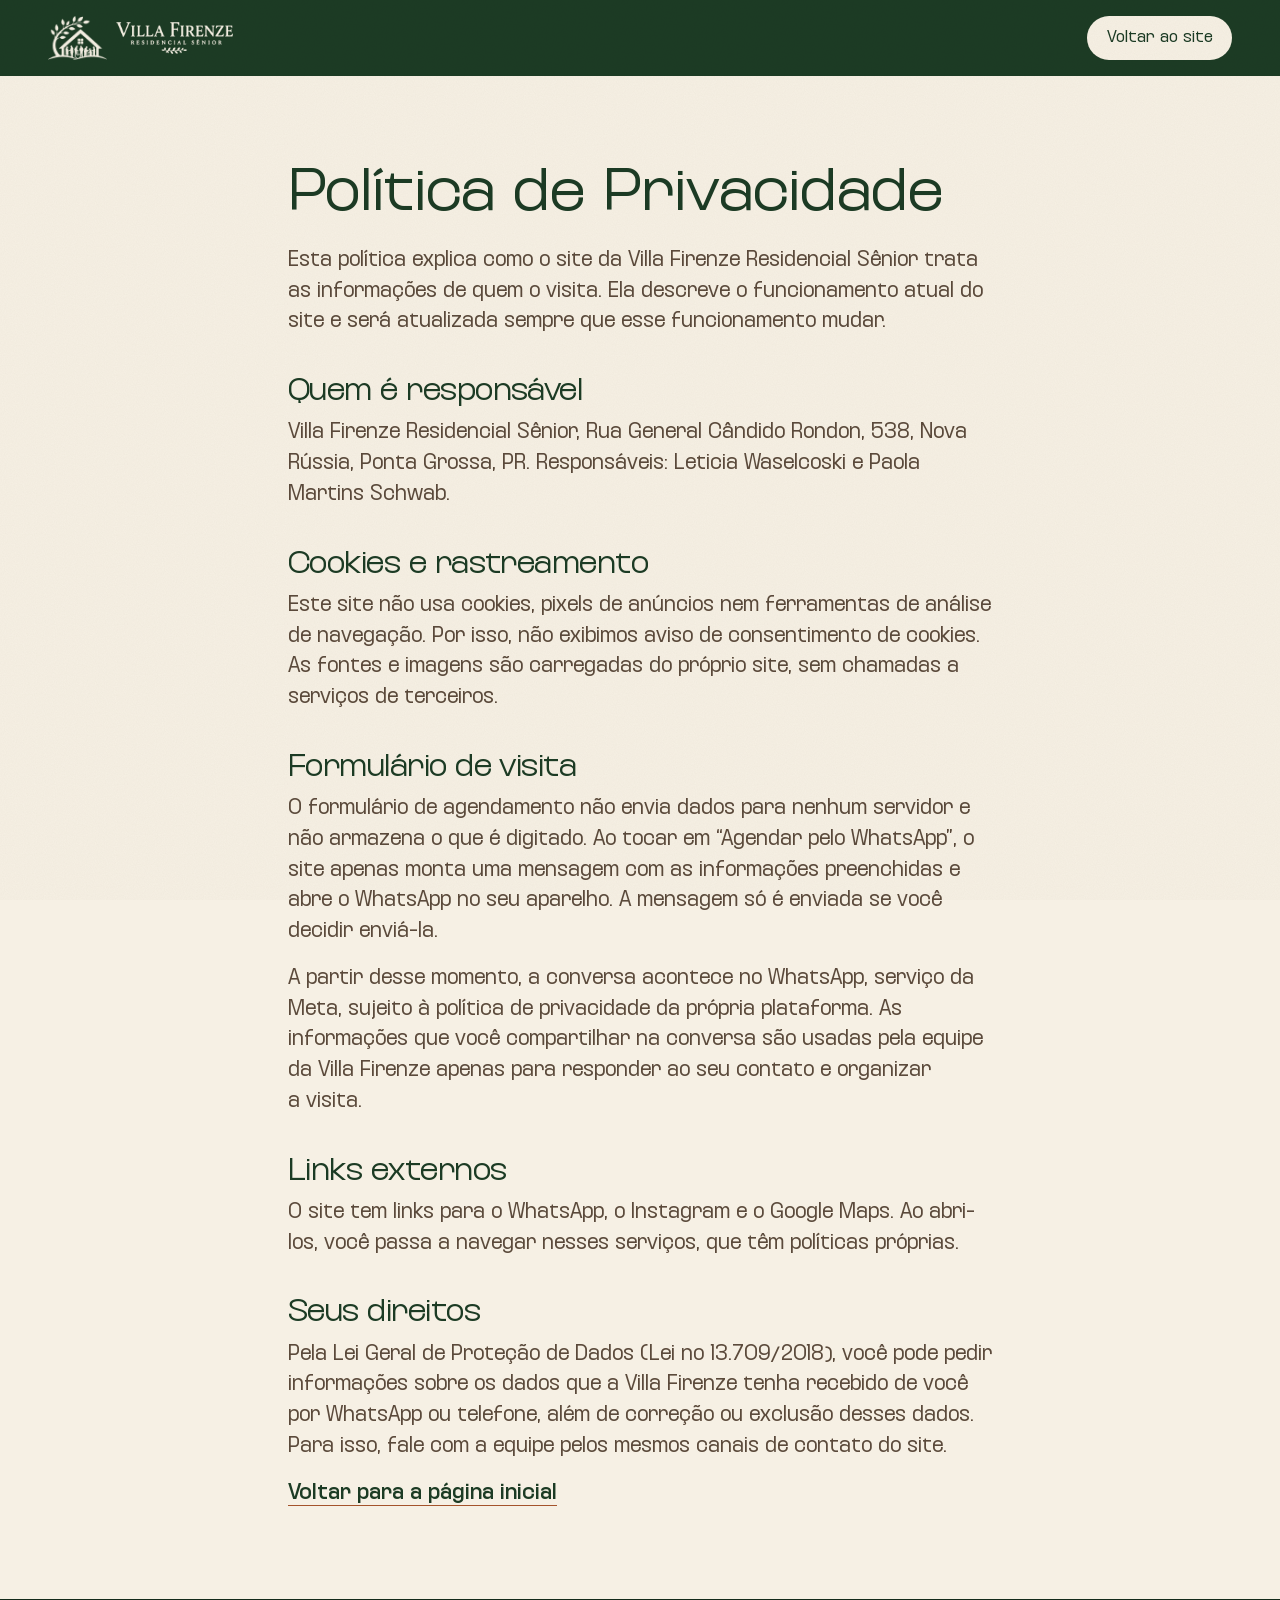
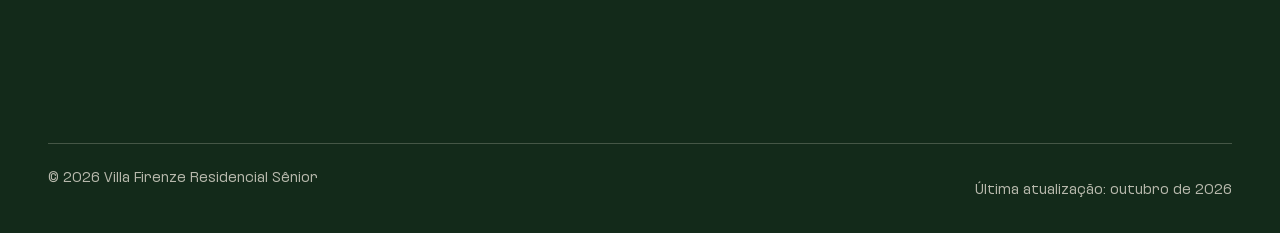
==== privacidade.html @ 56c448bc "Landing page Villa Firenze Residencial Sênior Site estático (HTML, CSS e JS, sem build): hero, capac" ====
<!DOCTYPE html>
<html lang="pt-BR">
<head>
  <meta charset="utf-8">
  <meta name="viewport" content="width=device-width, initial-scale=1">
  <title>Política de Privacidade | Villa Firenze Residencial Sênior</title>
  <meta name="description" content="Como o site da Villa Firenze Residencial Sênior trata dados pessoais: sem cookies, sem ferramentas de rastreamento e sem armazenamento dos dados do formulário.">
  <meta name="robots" content="noindex, follow">
  <meta name="theme-color" content="#1c3b24">
  <link rel="icon" href="favicon.ico" sizes="any">
  <link rel="preload" href="assets/fonts/kurdis-variable.woff2" as="font" type="font/woff2" crossorigin>
  <link rel="stylesheet" href="styles.css?v=15">
</head>
<body class="page-plain">
  <a class="skip" href="#conteudo">Pular para o conteúdo</a>
  <header class="header">
    <div class="header__inner">
      <a class="brand" href="index.html" aria-label="Villa Firenze Residencial Sênior, voltar ao início">
        <span class="brand__set brand__set--ivory">
          <img src="assets/brand/icon-ivory-128.webp" width="64" height="48" alt="">
          <img class="brand__word" src="assets/brand/wordmark-ivory-320.webp" width="160" height="44" alt="">
        </span>
      </a>
      <a class="btn btn--light header__cta" href="index.html">Voltar ao site</a>
    </div>
  </header>

  <main id="conteudo" class="wrap prose">
    <h1>Política de Privacidade</h1>
    <p>Esta política explica como o site da Villa Firenze Residencial Sênior trata as informações de quem o visita. Ela descreve o funcionamento atual do site e será atualizada sempre que esse funcionamento mudar.</p>

    <h2>Quem é responsável</h2>
    <p>Villa Firenze Residencial Sênior, Rua General Cândido Rondon, 538, Nova Rússia, Ponta Grossa, PR. Responsáveis: Leticia Waselcoski e Paola Martins Schwab.</p>

    <h2>Cookies e rastreamento</h2>
    <p>Este site não usa cookies, pixels de anúncios nem ferramentas de análise de navegação. Por isso, não exibimos aviso de consentimento de cookies. As fontes e imagens são carregadas do próprio site, sem chamadas a serviços de terceiros.</p>

    <h2>Formulário de visita</h2>
    <p>O formulário de agendamento não envia dados para nenhum servidor e não armazena o que é digitado. Ao tocar em “Agendar pelo WhatsApp”, o site apenas monta uma mensagem com as informações preenchidas e abre o WhatsApp no seu aparelho. A mensagem só é enviada se você decidir enviá-la.</p>
    <p>A partir desse momento, a conversa acontece no WhatsApp, serviço da Meta, sujeito à política de privacidade da própria plataforma. As informações que você compartilhar na conversa são usadas pela equipe da Villa Firenze apenas para responder ao seu contato e organizar a visita.</p>

    <h2>Links externos</h2>
    <p>O site tem links para o WhatsApp, o Instagram e o Google Maps. Ao abri-los, você passa a navegar nesses serviços, que têm políticas próprias.</p>

    <h2>Seus direitos</h2>
    <p>Pela Lei Geral de Proteção de Dados (Lei nº 13.709/2018), você pode pedir informações sobre os dados que a Villa Firenze tenha recebido de você por WhatsApp ou telefone, além de correção ou exclusão desses dados. Para isso, fale com a equipe pelos mesmos canais de contato do site.</p>

    <p><a class="link" href="index.html">Voltar para a página inicial</a></p>
  </main>

  <footer class="footer">
    <div class="wrap footer__base">
      <p>© 2026 Villa Firenze Residencial Sênior</p>
      <p>Última atualização: outubro de 2026</p>
    </div>
  </footer>
</body>
</html>
---- styles.css ----
/* Villa Firenze Residencial Sênior, v3. Princípio e tokens em DESIGN.md */

/* Kurdis Variable: eixos fora do padrão (wdth 0-100, wght 0-100).
   Os estilos são escolhidos por --wd/--wg em font-variation-settings. */
@font-face {
  font-family: "Kurdis";
  src: url("assets/fonts/kurdis-variable.woff2") format("woff2");
  font-display: swap;
}

:root {
  --forest: #1c3b24;
  --forest-deep: #132a1a;
  --moss: #2b4a32;
  --ivory: #f6f0e4;
  --sand: #ece2cf;
  --ink: #2f2418;
  --ink-soft: #5b4a3b;
  --sage-light: #c5d0ae;
  --terra: #a4532b;
  --terra-dark: #8f4523;
  --terra-light: #f0bf9f;
  --line: rgb(47 36 24 / 0.16);
  --line-light: rgb(246 240 228 / 0.22);
  --focus: var(--terra);

  --radius: 24px;
  --gutter: clamp(1rem, 4vw, 3rem);
  --section: clamp(4.5rem, 10vw, 9rem);
  --header-h: 4rem;
  --ease: cubic-bezier(0.16, 1, 0.3, 1);

  --z-header: 10;
  --z-menu: 20;
  --z-grain: 30;

  --wd: 60;
  --wg: 8;
}

*, *::before, *::after {
  box-sizing: border-box;
  font-variation-settings: "wdth" var(--wd), "wght" var(--wg);
}

html { -webkit-text-size-adjust: 100%; color-scheme: light; scroll-padding-top: var(--header-h); }
/* Lenis (rolagem suave) */
html.lenis, html.lenis body { height: auto; }
.lenis:not(.lenis-autoToggle).lenis-stopped { overflow: clip; }
.lenis.lenis-smooth iframe { pointer-events: none; }

body {
  margin: 0;
  background: var(--ivory);
  color: var(--ink);
  font: 400 clamp(1.0625rem, 1rem + 0.25vw, 1.1875rem) / 1.62 "Kurdis", system-ui, sans-serif;
  font-synthesis: none;
  overflow-x: clip;
}

body::after {
  content: "";
  position: fixed;
  inset: 0;
  z-index: var(--z-grain);
  pointer-events: none;
  opacity: 0.05;
  mix-blend-mode: multiply;
  background-image: url("data:image/svg+xml,%3Csvg xmlns='http://www.w3.org/2000/svg' width='160' height='160'%3E%3Cfilter id='n'%3E%3CfeTurbulence type='fractalNoise' baseFrequency='.9' numOctaves='2' stitchTiles='stitch'/%3E%3CfeColorMatrix values='0 0 0 0 .2 0 0 0 0 .15 0 0 0 0 .1 0 0 0 .9 0'/%3E%3C/filter%3E%3Crect width='160' height='160' filter='url(%23n)'/%3E%3C/svg%3E");
}

img { display: block; max-width: 100%; height: auto; }
ul, ol, dl, dd { margin: 0; padding: 0; }
ul, ol { list-style: none; }
a { color: inherit; }
p { margin: 0; text-wrap: pretty; }

h1, h2, h3 {
  --wd: 80;
  --wg: 4;
  margin: 0;
  font-weight: normal;
  text-wrap: balance;
}
h2 { font-size: clamp(2.1rem, 1.3rem + 3vw, 3.75rem); line-height: 1.05; letter-spacing: -0.02em; }
h3 { font-size: clamp(1.4rem, 1.2rem + 0.8vw, 1.875rem); line-height: 1.15; letter-spacing: -0.01em; }
/* Parágrafos curtos com linhas de comprimento parecido */
.hero__lede, .nine__text > p:not(.label), .house__head p, .days__text p, .door__lede, .mode-card > p { text-wrap: balance; }

svg { width: 1.5rem; height: 1.5rem; fill: currentColor; flex: none; }

:focus-visible { outline: 3px solid var(--focus); outline-offset: 3px; border-radius: 4px; }

.skip {
  position: absolute;
  left: var(--gutter);
  top: -4rem;
  z-index: calc(var(--z-menu) + 1);
  padding: 0.75rem 1.25rem;
  border-radius: 999px;
  background: var(--forest);
  color: var(--ivory);
  text-decoration: none;
}
.skip:focus { top: 0.75rem; }

.wrap { width: min(100% - 2 * var(--gutter), 80rem); margin-inline: auto; }

.label {
  --wd: 40;
  --wg: 30;
  font-size: 0.8125rem;
  letter-spacing: 0.08em;
  text-transform: uppercase;
}

/* Botões e links */
.btn {
  --wd: 40;
  --wg: 30;
  display: inline-flex;
  align-items: center;
  justify-content: center;
  min-height: 3.25rem;
  padding: 0.75rem 1.6rem;
  border: 1px solid transparent;
  border-radius: 999px;
  font: inherit;
  font-size: 1.0625rem;
  line-height: 1.2;
  text-decoration: none;
  white-space: nowrap;
  cursor: pointer;
  transition: background-color 0.35s var(--ease), color 0.35s var(--ease), transform 0.2s var(--ease);
}
.btn:active { transform: translateY(1px) scale(0.99); }
.btn--forest { background: var(--forest); color: var(--ivory); }
.btn--forest:hover { background: var(--forest-deep); }
.btn--light { background: var(--ivory); color: var(--forest); }
.btn--light:hover { background: #fffaf0; }

.link-arrow {
  --wd: 40;
  --wg: 30;
  display: inline-flex;
  align-items: center;
  gap: 0.5rem;
  min-height: 3.25rem;
  color: var(--forest);
  text-decoration: none;
}
.link-arrow::after { content: "→"; transition: transform 0.35s var(--ease); }
.link-arrow:hover::after { transform: translateX(4px); }

.link {
  --wg: 30;
  color: var(--forest);
  text-decoration: underline;
  text-decoration-thickness: 1px;
  text-underline-offset: 0.3em;
  text-decoration-color: var(--terra);
}
.link:hover { text-decoration-color: currentColor; }

/* Cartão de ícone redondo, usado nas listas com ícone */
.icon-dot {
  display: grid;
  place-items: center;
  width: 3rem;
  height: 3rem;
  border-radius: 50%;
}

/* Header: transparente sobre o hero claro, verde depois dele */
.header {
  position: fixed;
  inset: 0 0 auto;
  z-index: var(--z-header);
  color: var(--forest);
  transition: background-color 0.45s var(--ease), color 0.45s var(--ease), box-shadow 0.45s var(--ease);
}
.header.is-solid {
  background: rgb(28 59 36 / 0.97);
  color: var(--ivory);
  box-shadow: 0 1px 0 var(--line-light);
  --focus: var(--terra-light);
}
.header.is-solid .btn--forest { background: var(--ivory); color: var(--forest); }
.header__inner {
  display: flex;
  align-items: center;
  gap: 0.75rem;
  width: min(100% - 2 * var(--gutter), 84rem);
  height: var(--header-h);
  margin-inline: auto;
}
.brand { margin-right: auto; border-radius: 6px; }
.brand__set { display: flex; align-items: center; gap: 0.6rem; }
.brand__set--ivory, .is-solid .brand__set--color { display: none; }
.is-solid .brand__set--ivory { display: flex; }
.brand img { width: auto; height: 2.5rem; }
.brand .brand__word { height: 1.75rem; }
.header__cta { min-height: 2.75rem; padding: 0.5rem 1.15rem; font-size: 0.9375rem; }

.menu-toggle {
  --wd: 40;
  --wg: 30;
  display: inline-flex;
  align-items: center;
  gap: 0.5rem;
  min-width: 2.75rem;
  min-height: 2.75rem;
  padding: 0 0.5rem;
  border: 0;
  background: none;
  color: inherit;
  font: inherit;
  font-size: 0.9375rem;
  cursor: pointer;
}
.menu-toggle__bars, .menu-toggle__bars::before {
  display: block;
  width: 1.25rem;
  height: 1.5px;
  background: currentColor;
  transition: transform 0.3s var(--ease);
}
.menu-toggle__bars { position: relative; transform: translateY(-3px); }
.menu-toggle__bars::before { content: ""; position: absolute; top: 6px; }
.menu-toggle[aria-expanded="true"] .menu-toggle__bars { transform: rotate(45deg); }
.menu-toggle[aria-expanded="true"] .menu-toggle__bars::before { transform: translateY(-6px) rotate(-90deg); }
.menu-toggle__label { position: absolute; width: 1px; height: 1px; overflow: hidden; clip-path: inset(50%); }

.nav {
  position: fixed;
  inset: var(--header-h) 0 0;
  z-index: var(--z-menu);
  padding: 2.5rem var(--gutter);
  background: var(--forest);
  color: var(--ivory);
  visibility: hidden;
  opacity: 0;
  transition: opacity 0.35s var(--ease), visibility 0s 0.35s;
}
.nav.is-open { visibility: visible; opacity: 1; transition: opacity 0.35s var(--ease); }
.nav ul { display: grid; gap: 0.25rem; }
.nav a {
  --wd: 80;
  --wg: 4;
  display: block;
  padding: 0.6rem 0;
  font-size: clamp(2rem, 1.5rem + 2.5vw, 2.75rem);
  line-height: 1.15;
  text-decoration: none;
}

@media (max-width: 23.99rem) { .brand .brand__word { display: none; } }
@media (max-width: 29.99rem) { .hide-sm { display: none; } }
@media (min-width: 30rem) {
  .menu-toggle__label { position: static; width: auto; height: auto; clip-path: none; }
}
@media (min-width: 64rem) {
  :root { --header-h: 4.75rem; }
  .brand img { height: 2.75rem; }
  .brand .brand__word { height: 2rem; }
  .menu-toggle { display: none; }
  .nav { position: static; padding: 0; background: none; color: inherit; visibility: visible; opacity: 1; transition: none; }
  .nav ul { display: flex; gap: clamp(1.25rem, 2.5vw, 2.5rem); }
  .nav a {
    --wd: 60;
    --wg: 14;
    position: relative;
    padding: 0.5rem 0;
    font-size: 0.9375rem;
  }
  .nav a::after {
    content: "";
    position: absolute;
    inset: auto 0 0.15rem;
    height: 1px;
    background: currentColor;
    transform: scaleX(0);
    transform-origin: left;
    transition: transform 0.45s var(--ease);
  }
  .nav a:hover::after { transform: scaleX(1); }
  .header__cta { margin-left: 1.75rem; }
}

/* 1. Hero claro: foto real de luz de janela, título em verde sobre a parede */
.hero { background: var(--ivory); }
.hero__media img { width: 100%; aspect-ratio: 4 / 5; object-fit: cover; }
.hero__copy {
  display: grid;
  gap: 1.25rem;
  width: min(100% - 2 * var(--gutter), 84rem);
  margin-inline: auto;
  padding: 2.25rem 0 3.5rem;
}
.hero__kicker { --wd: 40; --wg: 30; font-size: 0.8125rem; letter-spacing: 0.08em; text-transform: uppercase; color: var(--terra-dark); }
.hero h1 {
  --wd: 60;
  --wg: 6;
  font-size: clamp(2.4rem, 0.8rem + 3.4vw, 4.25rem);
  line-height: 1.02;
  letter-spacing: -0.03em;
  color: var(--forest);
}
.hero__lede { max-width: 34rem; color: var(--ink-soft); }
.hero__actions { display: flex; flex-wrap: wrap; align-items: center; gap: 0.5rem 1.75rem; margin-top: 0.5rem; }

@media (min-width: 64rem) {
  .hero {
    position: relative;
    display: grid;
    align-items: center;
    min-height: min(100svh, 60rem);
    overflow: hidden;
  }
  .hero__media { position: absolute; inset: 0; }
  .hero__media img { height: 100%; aspect-ratio: auto; object-position: 60% center; }
  /* Véu marfim só onde está o texto e o chão escurecendo até o verde da próxima seção */
  .hero__media::after {
    content: "";
    position: absolute;
    inset: 0;
    background:
      linear-gradient(90deg, rgb(246 240 228 / 0.94) 0%, rgb(246 240 228 / 0.78) 30%, rgb(246 240 228 / 0) 56%),
      linear-gradient(to bottom, rgb(28 59 36 / 0) 70%, rgb(28 59 36 / 0.7) 90%, var(--forest) 100%);
  }
  .hero__copy { position: relative; padding: calc(var(--header-h) + 2rem) 0 6rem; }
  .hero__copy > * { max-width: min(36rem, 46vw); }
  .hero h1 { max-width: min(48rem, 56vw); }
}

/* 2. O número 9 */
.nine {
  padding-block: clamp(2.5rem, 5vw, 4rem) var(--section);
  background: var(--forest);
  color: var(--ivory);
  --focus: var(--terra-light);
}
.nine__grid { display: grid; gap: 1.5rem; align-items: center; }
.nine__digit {
  --wd: 70;
  --wg: 100;
  justify-self: center;
  width: fit-content;
  margin: 0 0 -0.12em;
  padding-top: 0.16em; /* a foto precisa cobrir o glyph inteiro, que passa da caixa de linha */
  font-size: clamp(16rem, 92vw, 38rem);
  line-height: 1;
  color: var(--ivory);
  user-select: none;
}
/* A casa dentro do número: a sala real da Villa preenche o 9 */
@supports ((-webkit-background-clip: text) or (background-clip: text)) {
  .nine__digit {
    background: url("images/environments/sala-de-estar-1000.webp") 50% 55% / cover;
    -webkit-background-clip: text;
    background-clip: text;
    color: transparent;
  }
}
.nine__text { display: grid; gap: 1.25rem; max-width: 38rem; }
.nine__text .label { color: var(--sage-light); }
.nine__text h2 { font-size: clamp(2.2rem, 1.3rem + 2.6vw, 3.5rem); }
.nine__text p:not(.label) { color: rgb(246 240 228 / 0.86); }
.sprig { width: 6.5rem; margin-top: 0.75rem; opacity: 0.8; }
@media (min-width: 64rem) {
  .nine__grid { grid-template-columns: 1fr 1fr; gap: clamp(2rem, 5vw, 6rem); }
  .nine__digit { justify-self: center; font-size: clamp(22rem, 40vw, 40rem); }
}

/* 3. A casa: título centralizado e fotos reais passando devagar */
.house { background: var(--forest); color: var(--ivory); }
.house__head {
  display: grid;
  gap: 1.25rem;
  justify-items: center;
  max-width: 46rem;
  padding-bottom: clamp(2.5rem, 5vw, 3.5rem);
  text-align: center;
}
.house__head p { max-width: 34rem; color: rgb(246 240 228 / 0.86); }
.marquee {
  overflow: hidden;
  background: linear-gradient(var(--forest) 0 50%, var(--ivory) 50%);
}
.marquee__track {
  display: flex;
  gap: clamp(0.75rem, 1.6vw, 1.25rem);
  width: max-content;
  padding-inline: clamp(0.375rem, 0.8vw, 0.625rem);
}
.marquee__track li { flex: none; width: clamp(14rem, 64vw, 22rem); }
.marquee__track img { width: 100%; aspect-ratio: 3 / 4; object-fit: cover; border-radius: var(--radius); }
@media (prefers-reduced-motion: no-preference) {
  .marquee__track.is-running { animation: marquee var(--marquee-time, 60s) linear infinite; }
  .marquee:hover .marquee__track { animation-play-state: paused; }
}
@media (prefers-reduced-motion: reduce) {
  .marquee { overflow-x: auto; }
}
@keyframes marquee { to { transform: translate3d(-50%, 0, 0); } }

.feature-cards {
  display: grid;
  gap: 0.75rem;
  padding-block: clamp(2.5rem, 5vw, 3.5rem) var(--section);
  color: var(--ink);
}
.house__foot { background: var(--ivory); }
.feature-cards li {
  display: grid;
  gap: 1rem;
  align-content: start;
  padding: 1.5rem;
  border-radius: 20px;
  background: var(--sand);
}
.feature-cards svg { width: 3.25rem; height: 3.25rem; padding: 0.8rem; border-radius: 50%; background: var(--forest); color: var(--ivory); }
@media (min-width: 40rem) { .feature-cards { grid-template-columns: 1fr 1fr; } }
@media (min-width: 64rem) { .feature-cards { grid-template-columns: repeat(4, 1fr); gap: 1rem; } }

/* 3b. O dia a dia: colagem */
.days { padding-bottom: var(--section); background: var(--ivory); }
.days__grid { display: grid; gap: 2rem; }
.days__text { display: grid; gap: 1.25rem; align-content: end; }
.days__text p { max-width: 34rem; color: var(--ink-soft); }
.days__text h2 { color: var(--forest); max-width: 14em; }
.days img { width: 100%; object-fit: cover; border-radius: var(--radius); }
.days__paint img { aspect-ratio: 4 / 5; }
.days__cards img { aspect-ratio: 4 / 3; }
.days__walk img { aspect-ratio: 3 / 4; box-shadow: 0 0 0 8px var(--ivory); }
.days__walk { position: relative; width: 62%; margin: -5rem 0 0 auto; }
@media (min-width: 64rem) {
  .days__grid { grid-template-columns: repeat(12, 1fr); gap: 1.5rem; }
  .days__text { grid-column: 1 / 6; grid-row: 1; padding-bottom: 2rem; }
  .days__paint { grid-column: 7 / 13; grid-row: 1 / 4; }
  .days__paint img { height: 100%; aspect-ratio: auto; }
  .days__cards { grid-column: 1 / 7; grid-row: 2; }
  .days__walk { grid-column: 3 / 6; grid-row: 3; width: auto; margin: -7rem 0 0; }
}

/* 4. Quem cuida */
.care { padding-block: var(--section); background: var(--sand); }
.care__grid { display: grid; gap: 2.5rem; align-items: center; }
.care__text { display: grid; gap: 1.5rem; }
.care__text h2 { color: var(--forest); }
.care__text > p:last-child { max-width: 36rem; color: var(--ink-soft); }
.care__names { --wd: 80; --wg: 6; font-size: clamp(1.6rem, 1.25rem + 1.6vw, 2.5rem); line-height: 1.15; }
.care__names > span { display: block; }
.care__names .amp { color: var(--terra-dark); }
.care__media { width: min(100%, 28rem); justify-self: center; }
.care__media img { width: 100%; aspect-ratio: 4 / 5; object-fit: cover; border-radius: 999px 999px var(--radius) var(--radius); }
@media (min-width: 64rem) { .care__grid { grid-template-columns: 7fr 5fr; gap: clamp(3rem, 7vw, 7rem); } }

.rhythm { margin-top: clamp(4rem, 8vw, 6.5rem); }
.rhythm__title { margin-bottom: 1.75rem; text-align: center; color: var(--forest); }
.rhythm__cards { display: grid; gap: 0.75rem; }
.rhythm__cards li {
  display: grid;
  gap: 0.4rem;
  align-content: start;
  padding: 1.75rem 1.5rem;
  border-radius: 20px;
  background: var(--forest);
  color: var(--ivory);
}
.rhythm__cards svg { width: 3.25rem; height: 3.25rem; padding: 0.8rem; margin-bottom: 1rem; border-radius: 50%; background: rgb(246 240 228 / 0.1); color: var(--sage-light); }
.rhythm__when { --wd: 80; --wg: 6; font-size: clamp(1.375rem, 1.2rem + 0.6vw, 1.75rem); line-height: 1.15; }
.rhythm__cards li p:last-child { color: var(--sage-light); }
@media (min-width: 40rem) { .rhythm__cards { grid-template-columns: 1fr 1fr; } }
@media (min-width: 64rem) { .rhythm__cards { grid-template-columns: repeat(4, 1fr); gap: 1rem; } }

/* 4a. Família */
.family { padding-block: var(--section); background: var(--ivory); }
.family__grid { display: grid; gap: 2.5rem; align-items: center; }
.family__media img { width: 100%; aspect-ratio: 4 / 5; object-fit: cover; border-radius: var(--radius); }
.family__text { display: grid; gap: 2rem; }
.family__text h2 { color: var(--forest); max-width: 12em; }
.family__facts { display: grid; gap: 1.5rem; }
.family__facts li { display: flex; gap: 1.25rem; align-items: flex-start; }
.family__facts svg { width: 3.25rem; height: 3.25rem; padding: 0.8rem; border-radius: 50%; background: var(--forest); color: var(--ivory); }
.family__fact { --wd: 80; --wg: 6; font-size: 1.375rem; line-height: 1.2; color: var(--forest); margin-bottom: 0.3rem; }
.family__facts li p:last-child { color: var(--ink-soft); }
@media (min-width: 64rem) { .family__grid { grid-template-columns: 5fr 6fr; gap: clamp(3rem, 7vw, 7rem); } }

/* 4b. Como funciona: cards verdes */
.modes { padding-block: var(--section); background: var(--sand); }
.modes h2 { text-align: center; color: var(--forest); max-width: 12em; margin-inline: auto; }
.modes__grid { display: grid; gap: 1rem; margin-top: clamp(2.5rem, 5vw, 3.5rem); }
.mode-card {
  display: grid;
  gap: 1rem;
  align-content: start;
  padding: clamp(1.75rem, 4vw, 3rem);
  border-radius: var(--radius);
  background: var(--forest);
  color: var(--ivory);
  --focus: var(--terra-light);
}
.mode-card__icon { width: 3.5rem; height: 3.5rem; padding: 0.85rem; border-radius: 50%; background: rgb(246 240 228 / 0.1); color: var(--sage-light); }
.mode-card__img { width: 100%; aspect-ratio: 16 / 10; object-fit: cover; border-radius: 16px; margin-top: 0.5rem; }
.mode-card h3 { font-size: clamp(1.9rem, 1.4rem + 1.8vw, 2.75rem); }
.mode-card > p { color: rgb(246 240 228 / 0.86); max-width: 30rem; }
.mode-card__link { color: var(--ivory); justify-self: start; }
.plans { display: grid; gap: 1.1rem; margin-top: 0.5rem; }
.plans > div { padding-top: 1.1rem; border-top: 1px solid var(--line-light); }
.plans dt { --wd: 80; --wg: 6; display: flex; align-items: center; gap: 0.75rem; font-size: 1.375rem; }
.plans dt span {
  --wd: 40;
  --wg: 30;
  padding: 0.15rem 0.65rem;
  border: 1px solid rgb(197 208 174 / 0.6);
  border-radius: 999px;
  color: var(--sage-light);
  font-size: 0.75rem;
  letter-spacing: 0.04em;
}
.plans dd { margin-top: 0.35rem; color: rgb(246 240 228 / 0.82); }
.included__title { margin: clamp(3rem, 6vw, 4.5rem) 0 1.5rem; text-align: center; color: var(--forest); }
.included { display: grid; gap: 0.75rem; }
.included li {
  display: flex;
  gap: 1rem;
  align-items: center;
  padding: 1.25rem 1.5rem;
  border-radius: 20px;
  background: var(--moss);
  color: var(--ivory);
}
.included svg { width: 3rem; height: 3rem; padding: 0.75rem; border-radius: 50%; background: var(--forest); color: var(--sage-light); }
@media (min-width: 48rem) { .included { grid-template-columns: repeat(3, 1fr); } }
@media (min-width: 64rem) { .modes__grid { grid-template-columns: 1fr 1fr; } }

/* 5. Dúvidas */
.faq { padding-block: var(--section) clamp(5rem, 10vw, 8rem); background: var(--ivory); }
.faq__grid { display: grid; gap: 2.5rem; }
.faq h2 { color: var(--forest); }
.faq__list details { border-top: 1px solid var(--line); }
.faq__list details:last-child { border-bottom: 1px solid var(--line); }
.faq__list summary {
  --wd: 60;
  --wg: 16;
  position: relative;
  display: block;
  padding: 1.35rem 3rem 1.35rem 0;
  font-size: clamp(1.125rem, 1.05rem + 0.4vw, 1.3125rem);
  line-height: 1.35;
  cursor: pointer;
  list-style: none;
}
.faq__list summary::-webkit-details-marker { display: none; }
.faq__list summary::before, .faq__list summary::after {
  content: "";
  position: absolute;
  right: 0.5rem;
  top: 50%;
  width: 1rem;
  height: 1.5px;
  background: var(--terra);
  transition: transform 0.4s var(--ease);
}
.faq__list summary::after { transform: rotate(90deg); }
.faq__list details[open] summary::after { transform: rotate(0deg); }
.faq__list summary:hover { color: var(--forest); }
.faq__list details p { max-width: 62ch; padding-bottom: 1.25rem; color: var(--ink-soft); }
.faq__list details p + p { margin-top: -0.5rem; }
@media (min-width: 64rem) {
  .faq__grid { grid-template-columns: 4fr 8fr; gap: clamp(3rem, 7vw, 7rem); }
  .faq h2 { position: sticky; top: calc(var(--header-h) + 2rem); align-self: start; }
}

/* 5b. Visita: a porta da casa */
.visit { background: var(--ivory); }
.door {
  padding: clamp(6rem, 16vw, 13rem) 0 var(--section);
  background: var(--forest);
  color: var(--ivory);
  border-radius: 50% 50% 0 0 / clamp(5rem, 14vw, 13rem) clamp(5rem, 14vw, 13rem) 0 0;
  --focus: var(--terra-light);
}
.door__grid { display: grid; gap: 3rem; }
.door__media { width: min(100%, 24rem); justify-self: center; }
.door__media img { width: 100%; aspect-ratio: 3 / 4; object-fit: cover; border-radius: 999px 999px var(--radius) var(--radius); }
.door__body { display: grid; gap: 1.5rem; align-content: start; }
.door__body h2 { font-size: clamp(2.4rem, 1.4rem + 3.6vw, 4.5rem); }
.door__lede { max-width: 36rem; color: rgb(246 240 228 / 0.86); }
@media (min-width: 64rem) {
  .door__grid { grid-template-columns: 5fr 7fr; gap: clamp(3rem, 7vw, 7rem); }
  .door__media { position: sticky; top: calc(var(--header-h) + 2rem); align-self: start; width: 100%; }
}

.form { display: grid; gap: 1.25rem; max-width: 34rem; margin-top: 0.5rem; }
.field { display: grid; gap: 0.45rem; margin: 0; padding: 0; border: 0; min-width: 0; }
.field > label, .field legend { --wg: 30; padding: 0; font-size: 0.9375rem; }
.optional { --wg: 8; color: rgb(246 240 228 / 0.78); }
.field input[type="text"], .field select {
  width: 100%;
  min-height: 3.25rem;
  padding: 0.75rem 1rem;
  border: 1px solid rgb(246 240 228 / 0.42);
  border-radius: 12px;
  background: rgb(246 240 228 / 0.07);
  color: var(--ivory);
  font: inherit;
  transition: border-color 0.25s var(--ease), background-color 0.25s var(--ease);
}
.field select {
  appearance: none;
  padding-right: 2.75rem;
  background-image: url("data:image/svg+xml,%3Csvg xmlns='http://www.w3.org/2000/svg' width='12' height='8' fill='none' stroke='%23f6f0e4' stroke-width='1.5'%3E%3Cpath d='m1 1.5 5 5 5-5'/%3E%3C/svg%3E");
  background-repeat: no-repeat;
  background-position: right 1rem center;
}
.field select option { color: var(--ink); background: var(--ivory); }
.field input:hover, .field select:hover { border-color: rgb(246 240 228 / 0.7); }
.field input:focus, .field select:focus { border-color: var(--ivory); background-color: rgb(246 240 228 / 0.12); }
.field input[aria-invalid="true"] { border-color: var(--terra-light); }
.field__help { font-size: 0.875rem; color: rgb(246 240 228 / 0.78); }
.field__error { font-size: 0.875rem; color: var(--terra-light); }
.choices { display: flex; flex-wrap: wrap; gap: 0.5rem; }
.choice {
  display: inline-flex;
  align-items: center;
  gap: 0.5rem;
  min-height: 2.75rem;
  padding: 0.5rem 1.15rem 0.5rem 0.95rem;
  border: 1px solid rgb(246 240 228 / 0.42);
  border-radius: 999px;
  cursor: pointer;
  transition: background-color 0.25s var(--ease), color 0.25s var(--ease);
}
.choice input { accent-color: var(--forest); margin: 0; }
.choice:has(input:checked) { background: var(--ivory); color: var(--forest); border-color: var(--ivory); }
.choice:has(input:focus-visible) { outline: 3px solid var(--focus); outline-offset: 3px; }
.form .btn { justify-self: start; margin-top: 0.5rem; }
.form__status:empty { display: none; }
.form__status a { color: var(--ivory); }
.form__note { font-size: 0.8125rem; color: rgb(246 240 228 / 0.75); }

.contact { display: grid; gap: 1.25rem; margin-top: 1.5rem; padding-top: 2rem; border-top: 1px solid var(--line-light); }
.contact li { display: grid; gap: 0.15rem; align-content: start; }
.contact span { font-size: 0.8125rem; color: rgb(246 240 228 / 0.72); }
.contact a { text-decoration: none; }
.contact a:hover { text-decoration: underline; text-underline-offset: 0.25em; }
@media (min-width: 40rem) { .contact { grid-template-columns: 1fr 1fr; } }

/* Rodapé: continuação da porta */
.footer {
  padding-block: clamp(3.5rem, 7vw, 5.5rem) 2rem;
  background: var(--forest-deep);
  color: rgb(246 240 228 / 0.86);
  font-size: 0.9375rem;
  --focus: var(--terra-light);
}
.footer__grid { display: grid; gap: 2.5rem; }
.footer__brand { display: grid; gap: 1.25rem; justify-items: start; }
.footer__brand img { width: 10rem; }
.footer__brand p { --wd: 80; --wg: 4; max-width: 20rem; font-size: 1.25rem; line-height: 1.3; color: var(--ivory); text-wrap: balance; }
.footer__title { --wd: 40; --wg: 30; margin-bottom: 0.75rem; font-size: 0.875rem; letter-spacing: 0.04em; color: var(--ivory); }
.footer p + p { margin-top: 0.75rem; }
.footer li + li { margin-top: 0.4rem; }
.footer a { text-underline-offset: 0.25em; }
.footer__base {
  display: grid;
  gap: 0.5rem;
  margin-top: 3.5rem;
  padding-top: 1.5rem;
  border-top: 1px solid var(--line-light);
  font-size: 0.8125rem;
  color: rgb(246 240 228 / 0.72);
}
@media (min-width: 48rem) { .footer__grid { grid-template-columns: 1fr 1fr; } }
@media (min-width: 64rem) {
  .footer__grid { grid-template-columns: 1.4fr 1fr 1fr 1fr; }
  .footer__base { grid-template-columns: auto 1fr; gap: 2rem; }
  .footer__base p:last-child { text-align: right; }
}

/* Política de Privacidade */
.page-plain .header { position: sticky; background: var(--forest); color: var(--ivory); }
.page-plain .brand__set--color { display: none; }
.page-plain .brand__set--ivory { display: flex; }
.prose { max-width: 44rem; padding-block: clamp(3rem, 7vw, 6rem); }
.prose h1 { font-size: clamp(2.25rem, 1.6rem + 2.4vw, 3.25rem); line-height: 1.08; margin-bottom: 1.5rem; color: var(--forest); }
.prose h2 { font-size: clamp(1.375rem, 1.2rem + 0.6vw, 1.75rem); margin: 2.5rem 0 0.75rem; color: var(--forest); }
.prose p { color: var(--ink-soft); }
.prose p + p { margin-top: 1rem; }

/* Movimento: entrada com desfoque. O estado oculto só existe com JS e sem "reduzir movimento" */
@media (prefers-reduced-motion: no-preference) {
  .hero__media img { animation: unveil 1.8s var(--ease) both; }
  .hero__copy > * { animation: blur-in 1.3s var(--ease) both; }
  .hero__kicker { animation-delay: 0.2s; }
  .hero h1 { animation-delay: 0.32s; }
  .hero__lede { animation-delay: 0.5s; }
  .hero__actions { animation-delay: 0.65s; }

  .js .reveal {
    opacity: 0;
    transform: translate3d(0, 2rem, 0);
    filter: blur(14px);
    transition: opacity 1.2s var(--ease), transform 1.2s var(--ease), filter 1.2s var(--ease);
    transition-delay: var(--d, 0ms);
  }
  .js .reveal.is-in { opacity: 1; transform: none; filter: none; }
}
@media (prefers-reduced-motion: reduce) {
  *, *::before, *::after { transition-duration: 0.01ms !important; animation-duration: 0.01ms !important; }
}
@keyframes blur-in { from { opacity: 0; filter: blur(16px); transform: translate3d(0, 1.25rem, 0); } }
@keyframes unveil { from { opacity: 0; filter: blur(18px); transform: scale(1.06); } }
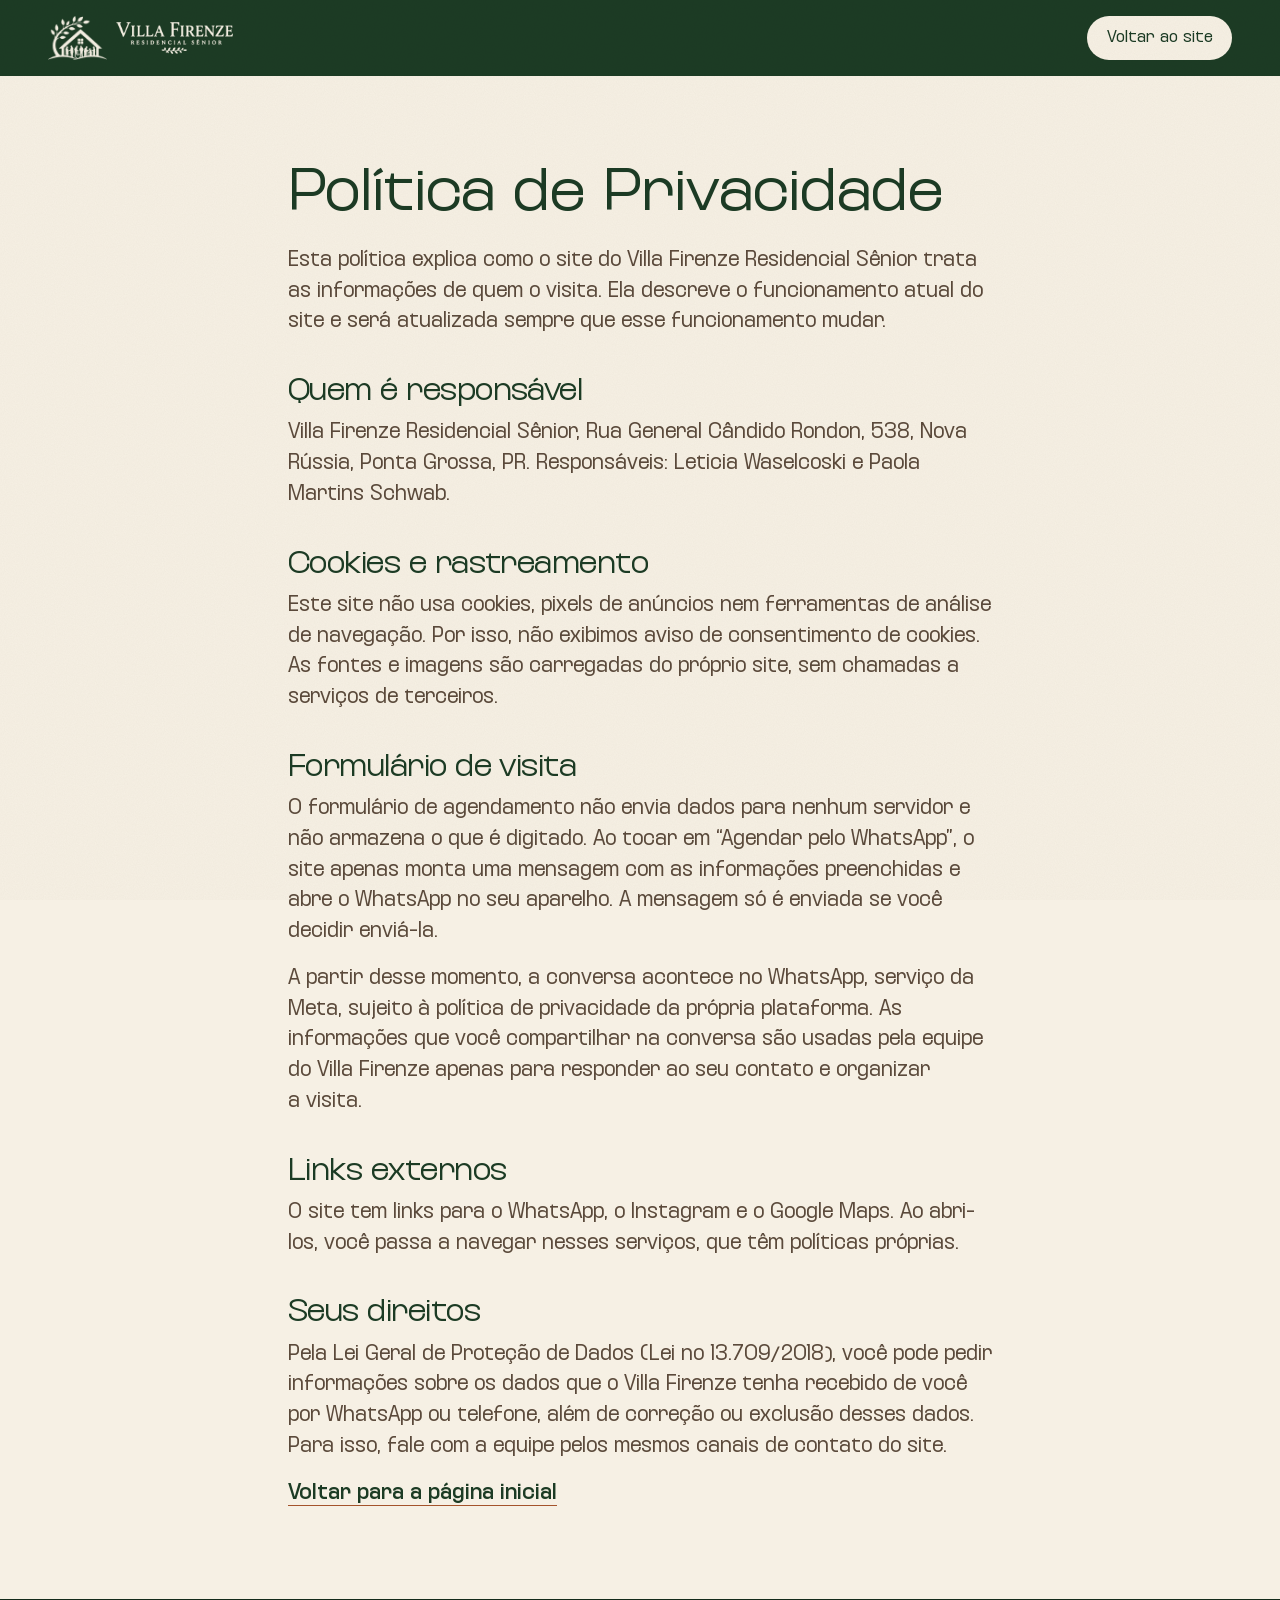
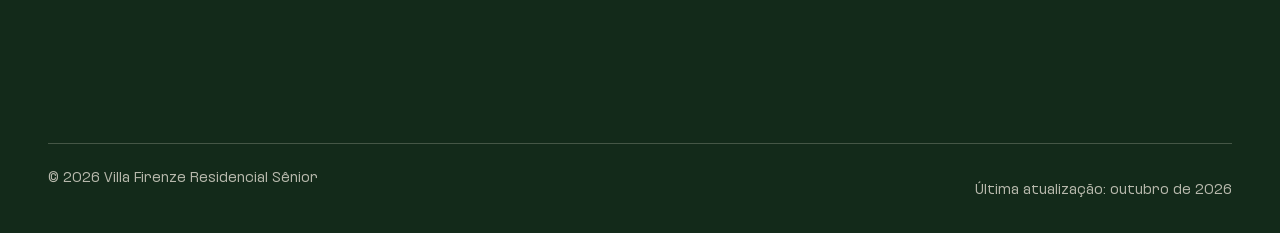
==== commit 9e9d279b: "Textos da cliente nas seções e "o Villa Firenze" - Hero, seção do 9, dia a dia, quem cuida, acompanh" ====
--- a/privacidade.html
+++ b/privacidade.html
@@ -4,12 +4,12 @@
   <meta charset="utf-8">
   <meta name="viewport" content="width=device-width, initial-scale=1">
   <title>Política de Privacidade | Villa Firenze Residencial Sênior</title>
-  <meta name="description" content="Como o site da Villa Firenze Residencial Sênior trata dados pessoais: sem cookies, sem ferramentas de rastreamento e sem armazenamento dos dados do formulário.">
+  <meta name="description" content="Como o site do Villa Firenze Residencial Sênior trata dados pessoais: sem cookies, sem ferramentas de rastreamento e sem armazenamento dos dados do formulário.">
   <meta name="robots" content="noindex, follow">
   <meta name="theme-color" content="#1c3b24">
   <link rel="icon" href="favicon.ico" sizes="any">
   <link rel="preload" href="assets/fonts/kurdis-variable.woff2" as="font" type="font/woff2" crossorigin>
-  <link rel="stylesheet" href="styles.css?v=15">
+  <link rel="stylesheet" href="styles.css?v=24">
 </head>
 <body class="page-plain">
   <a class="skip" href="#conteudo">Pular para o conteúdo</a>
@@ -27,7 +27,7 @@
 
   <main id="conteudo" class="wrap prose">
     <h1>Política de Privacidade</h1>
-    <p>Esta política explica como o site da Villa Firenze Residencial Sênior trata as informações de quem o visita. Ela descreve o funcionamento atual do site e será atualizada sempre que esse funcionamento mudar.</p>
+    <p>Esta política explica como o site do Villa Firenze Residencial Sênior trata as informações de quem o visita. Ela descreve o funcionamento atual do site e será atualizada sempre que esse funcionamento mudar.</p>
 
     <h2>Quem é responsável</h2>
     <p>Villa Firenze Residencial Sênior, Rua General Cândido Rondon, 538, Nova Rússia, Ponta Grossa, PR. Responsáveis: Leticia Waselcoski e Paola Martins Schwab.</p>
@@ -37,13 +37,13 @@
 
     <h2>Formulário de visita</h2>
     <p>O formulário de agendamento não envia dados para nenhum servidor e não armazena o que é digitado. Ao tocar em “Agendar pelo WhatsApp”, o site apenas monta uma mensagem com as informações preenchidas e abre o WhatsApp no seu aparelho. A mensagem só é enviada se você decidir enviá-la.</p>
-    <p>A partir desse momento, a conversa acontece no WhatsApp, serviço da Meta, sujeito à política de privacidade da própria plataforma. As informações que você compartilhar na conversa são usadas pela equipe da Villa Firenze apenas para responder ao seu contato e organizar a visita.</p>
+    <p>A partir desse momento, a conversa acontece no WhatsApp, serviço da Meta, sujeito à política de privacidade da própria plataforma. As informações que você compartilhar na conversa são usadas pela equipe do Villa Firenze apenas para responder ao seu contato e organizar a visita.</p>
 
     <h2>Links externos</h2>
     <p>O site tem links para o WhatsApp, o Instagram e o Google Maps. Ao abri-los, você passa a navegar nesses serviços, que têm políticas próprias.</p>
 
     <h2>Seus direitos</h2>
-    <p>Pela Lei Geral de Proteção de Dados (Lei nº 13.709/2018), você pode pedir informações sobre os dados que a Villa Firenze tenha recebido de você por WhatsApp ou telefone, além de correção ou exclusão desses dados. Para isso, fale com a equipe pelos mesmos canais de contato do site.</p>
+    <p>Pela Lei Geral de Proteção de Dados (Lei nº 13.709/2018), você pode pedir informações sobre os dados que o Villa Firenze tenha recebido de você por WhatsApp ou telefone, além de correção ou exclusão desses dados. Para isso, fale com a equipe pelos mesmos canais de contato do site.</p>
 
     <p><a class="link" href="index.html">Voltar para a página inicial</a></p>
   </main>
--- a/styles.css
+++ b/styles.css
@@ -85,9 +85,11 @@
 h2 { font-size: clamp(2.1rem, 1.3rem + 3vw, 3.75rem); line-height: 1.05; letter-spacing: -0.02em; }
 h3 { font-size: clamp(1.4rem, 1.2rem + 0.8vw, 1.875rem); line-height: 1.15; letter-spacing: -0.01em; }
 /* Parágrafos curtos com linhas de comprimento parecido */
-.hero__lede, .nine__text > p:not(.label), .house__head p, .days__text p, .door__lede, .mode-card > p { text-wrap: balance; }
+.house__head p, .door__lede, .mode-card > p { text-wrap: balance; }
 
 svg { width: 1.5rem; height: 1.5rem; fill: currentColor; flex: none; }
+/* Sprite de ícones: só fornece os <symbol>, não ocupa espaço */
+.sprite { position: absolute; width: 0; height: 0; overflow: hidden; }
 
 :focus-visible { outline: 3px solid var(--focus); outline-offset: 3px; border-radius: 4px; }
 
@@ -179,6 +181,8 @@
   color: var(--forest);
   transition: background-color 0.45s var(--ease), color 0.45s var(--ease), box-shadow 0.45s var(--ease);
 }
+/* Sobre a foto: véu marfim suave atrás do menu, para ler sobre a árvore */
+.header:not(.is-solid) { background: linear-gradient(to bottom, rgb(246 240 228 / 0.92) 0%, rgb(246 240 228 / 0.7) 55%, rgb(246 240 228 / 0) 100%); }
 .header.is-solid {
   background: rgb(28 59 36 / 0.97);
   color: var(--ivory);
@@ -287,50 +291,72 @@
   .header__cta { margin-left: 1.75rem; }
 }
 
-/* 1. Hero claro: foto real de luz de janela, título em verde sobre a parede */
-.hero { background: var(--ivory); }
-.hero__media img { width: 100%; aspect-ratio: 4 / 5; object-fit: cover; }
+/* 1. Hero: foto real da entrada, que se dissolve no marfim onde está o texto */
+.hero {
+  position: relative;
+  padding-bottom: 3.5rem;
+  background: var(--ivory);
+}
+/* Marcador para o header: fica verde depois que o topo do hero passa */
+.hero__sentinel { position: absolute; top: 7rem; left: 0; width: 1px; height: 1px; }
+.hero__media img {
+  width: 100%;
+  aspect-ratio: 4 / 5;
+  object-fit: cover;
+  object-position: 50% 42%;
+  -webkit-mask-image: linear-gradient(to bottom, #000 0, #000 58%, transparent 100%);
+  mask-image: linear-gradient(to bottom, #000 0, #000 58%, transparent 100%);
+}
 .hero__copy {
+  position: relative;
   display: grid;
   gap: 1.25rem;
   width: min(100% - 2 * var(--gutter), 84rem);
-  margin-inline: auto;
-  padding: 2.25rem 0 3.5rem;
+  margin: -4.5rem auto 0;
 }
 .hero__kicker { --wd: 40; --wg: 30; font-size: 0.8125rem; letter-spacing: 0.08em; text-transform: uppercase; color: var(--terra-dark); }
 .hero h1 {
   --wd: 60;
   --wg: 6;
-  font-size: clamp(2.4rem, 0.8rem + 3.4vw, 4.25rem);
-  line-height: 1.02;
+  font-size: clamp(1.9rem, 1.15rem + 3.6vw, 3.25rem);
+  line-height: 1.04;
   letter-spacing: -0.03em;
   color: var(--forest);
 }
 .hero__lede { max-width: 34rem; color: var(--ink-soft); }
 .hero__actions { display: flex; flex-wrap: wrap; align-items: center; gap: 0.5rem 1.75rem; margin-top: 0.5rem; }
 
+/* Tablet em pé: foto mais baixa para o convite caber na primeira tela */
+@media (min-width: 48rem) and (max-width: 63.99rem) {
+  .hero__media img { aspect-ratio: 4 / 3; object-position: 50% 40%; }
+}
 @media (min-width: 64rem) {
   .hero {
     position: relative;
     display: grid;
     align-items: center;
     min-height: min(100svh, 60rem);
+    padding-bottom: 0;
     overflow: hidden;
   }
-  .hero__media { position: absolute; inset: 0; }
-  .hero__media img { height: 100%; aspect-ratio: auto; object-position: 60% center; }
-  /* Véu marfim só onde está o texto e o chão escurecendo até o verde da próxima seção */
-  .hero__media::after {
-    content: "";
-    position: absolute;
-    inset: 0;
-    background:
-      linear-gradient(90deg, rgb(246 240 228 / 0.94) 0%, rgb(246 240 228 / 0.78) 30%, rgb(246 240 228 / 0) 56%),
-      linear-gradient(to bottom, rgb(28 59 36 / 0) 70%, rgb(28 59 36 / 0.7) 90%, var(--forest) 100%);
+  .hero__media { position: absolute; inset: 0 0 0 auto; width: 60%; }
+  .hero__media img {
+    height: 100%;
+    aspect-ratio: auto;
+    object-position: 50% 40%;
+    /* Some para a esquerda, onde está o título */
+    -webkit-mask-image: linear-gradient(to right, transparent 0, #000 34%);
+    mask-image: linear-gradient(to right, transparent 0, #000 34%);
   }
-  .hero__copy { position: relative; padding: calc(var(--header-h) + 2rem) 0 6rem; }
-  .hero__copy > * { max-width: min(36rem, 46vw); }
-  .hero h1 { max-width: min(48rem, 56vw); }
+  .hero__copy { margin-top: 0; padding: calc(var(--header-h) + 2rem) 0 7rem; }
+  .hero__copy > * { max-width: min(36rem, 44vw); }
+  .hero h1 { max-width: min(54rem, 46vw); font-size: clamp(2.5rem, 0.4rem + 3.4vw, 4.25rem); line-height: 1.04; }
+}
+/* 1024 a 1279: título e texto mais estreitos, longe do texto da placa */
+@media (min-width: 64rem) and (max-width: 79.99rem) {
+  .hero__copy > *, .hero h1 { max-width: 40vw; }
+  .hero h1 { font-size: 2.5rem; }
+  .hero__lede { font-size: 1rem; }
 }
 
 /* 2. O número 9 */
@@ -427,20 +453,17 @@
 .days { padding-bottom: var(--section); background: var(--ivory); }
 .days__grid { display: grid; gap: 2rem; }
 .days__text { display: grid; gap: 1.25rem; align-content: end; }
-.days__text p { max-width: 34rem; color: var(--ink-soft); }
+.days__text p { max-width: 36rem; color: var(--ink-soft); }
 .days__text h2 { color: var(--forest); max-width: 14em; }
 .days img { width: 100%; object-fit: cover; border-radius: var(--radius); }
 .days__paint img { aspect-ratio: 4 / 5; }
 .days__cards img { aspect-ratio: 4 / 3; }
-.days__walk img { aspect-ratio: 3 / 4; box-shadow: 0 0 0 8px var(--ivory); }
-.days__walk { position: relative; width: 62%; margin: -5rem 0 0 auto; }
 @media (min-width: 64rem) {
   .days__grid { grid-template-columns: repeat(12, 1fr); gap: 1.5rem; }
   .days__text { grid-column: 1 / 6; grid-row: 1; padding-bottom: 2rem; }
-  .days__paint { grid-column: 7 / 13; grid-row: 1 / 4; }
+  .days__paint { grid-column: 7 / 13; grid-row: 1 / 3; }
   .days__paint img { height: 100%; aspect-ratio: auto; }
   .days__cards { grid-column: 1 / 7; grid-row: 2; }
-  .days__walk { grid-column: 3 / 6; grid-row: 3; width: auto; margin: -7rem 0 0; }
 }
 
 /* 4. Quem cuida */
@@ -448,7 +471,7 @@
 .care__grid { display: grid; gap: 2.5rem; align-items: center; }
 .care__text { display: grid; gap: 1.5rem; }
 .care__text h2 { color: var(--forest); }
-.care__text > p:last-child { max-width: 36rem; color: var(--ink-soft); }
+.care__text > p:not(.care__names) { max-width: 38rem; color: var(--ink-soft); }
 .care__names { --wd: 80; --wg: 6; font-size: clamp(1.6rem, 1.25rem + 1.6vw, 2.5rem); line-height: 1.15; }
 .care__names > span { display: block; }
 .care__names .amp { color: var(--terra-dark); }
@@ -485,6 +508,7 @@
 .family__facts svg { width: 3.25rem; height: 3.25rem; padding: 0.8rem; border-radius: 50%; background: var(--forest); color: var(--ivory); }
 .family__fact { --wd: 80; --wg: 6; font-size: 1.375rem; line-height: 1.2; color: var(--forest); margin-bottom: 0.3rem; }
 .family__facts li p:last-child { color: var(--ink-soft); }
+.family__close { --wd: 80; --wg: 6; font-size: clamp(1.25rem, 1.1rem + 0.6vw, 1.625rem); line-height: 1.25; color: var(--terra-dark); text-wrap: balance; }
 @media (min-width: 64rem) { .family__grid { grid-template-columns: 5fr 6fr; gap: clamp(3rem, 7vw, 7rem); } }
 
 /* 4b. Como funciona: cards verdes */
@@ -690,6 +714,40 @@
 .prose p { color: var(--ink-soft); }
 .prose p + p { margin-top: 1rem; }
 
+/* Hovers: cor da marca e leve elevação, só com mouse/trackpad */
+.feature-cards li, .rhythm__cards li, .mode-card, .included li, .family__facts li {
+  transition: background-color 0.55s var(--ease), color 0.55s var(--ease), translate 0.55s var(--ease), box-shadow 0.55s var(--ease), opacity 1.2s var(--ease), transform 1.2s var(--ease), filter 1.2s var(--ease);
+}
+.feature-cards svg, .rhythm__cards svg, .mode-card__icon, .included svg, .family__facts svg {
+  transition: background-color 0.55s var(--ease), color 0.55s var(--ease), transform 0.55s var(--ease);
+}
+.marquee__track li, .days__paint, .days__cards, .care__media, .family__media, .mode-card { overflow: hidden; }
+.marquee__track li { border-radius: var(--radius); }
+.days__paint, .days__cards, .family__media { border-radius: var(--radius); }
+.care__media { border-radius: 999px 999px var(--radius) var(--radius); }
+.marquee__track img, .days img, .care__media img, .family__media img, .mode-card__img {
+  transition: transform 1.1s var(--ease);
+}
+@media (hover: hover) and (pointer: fine) {
+  .feature-cards li:hover { background: var(--forest); color: var(--ivory); translate: 0 -6px; box-shadow: 0 18px 40px -22px rgb(28 59 36 / 0.55); }
+  .feature-cards li:hover svg { background: var(--ivory); color: var(--forest); transform: rotate(-8deg) scale(1.06); }
+
+  .rhythm__cards li:hover { background: var(--moss); translate: 0 -6px; box-shadow: 0 18px 40px -22px rgb(19 42 26 / 0.7); }
+  .rhythm__cards li:hover svg { background: var(--sage-light); color: var(--forest); transform: scale(1.08); }
+
+  .mode-card:hover { background: var(--moss); translate: 0 -6px; box-shadow: 0 24px 50px -28px rgb(19 42 26 / 0.75); }
+  .mode-card:hover .mode-card__icon { background: var(--sage-light); color: var(--forest); transform: rotate(-6deg); }
+  .mode-card:hover .mode-card__img { transform: scale(1.05); }
+
+  .included li:hover { background: var(--terra-dark); translate: 0 -4px; }
+  .included li:hover svg { background: var(--ivory); color: var(--terra-dark); transform: scale(1.08); }
+
+  .family__facts li:hover svg { background: var(--terra-dark); transform: scale(1.08); }
+
+  .marquee__track li:hover img, .days__paint:hover img, .days__cards:hover img,
+  .care__media:hover img, .family__media:hover img { transform: scale(1.05); }
+}
+
 /* Movimento: entrada com desfoque. O estado oculto só existe com JS e sem "reduzir movimento" */
 @media (prefers-reduced-motion: no-preference) {
   .hero__media img { animation: unveil 1.8s var(--ease) both; }
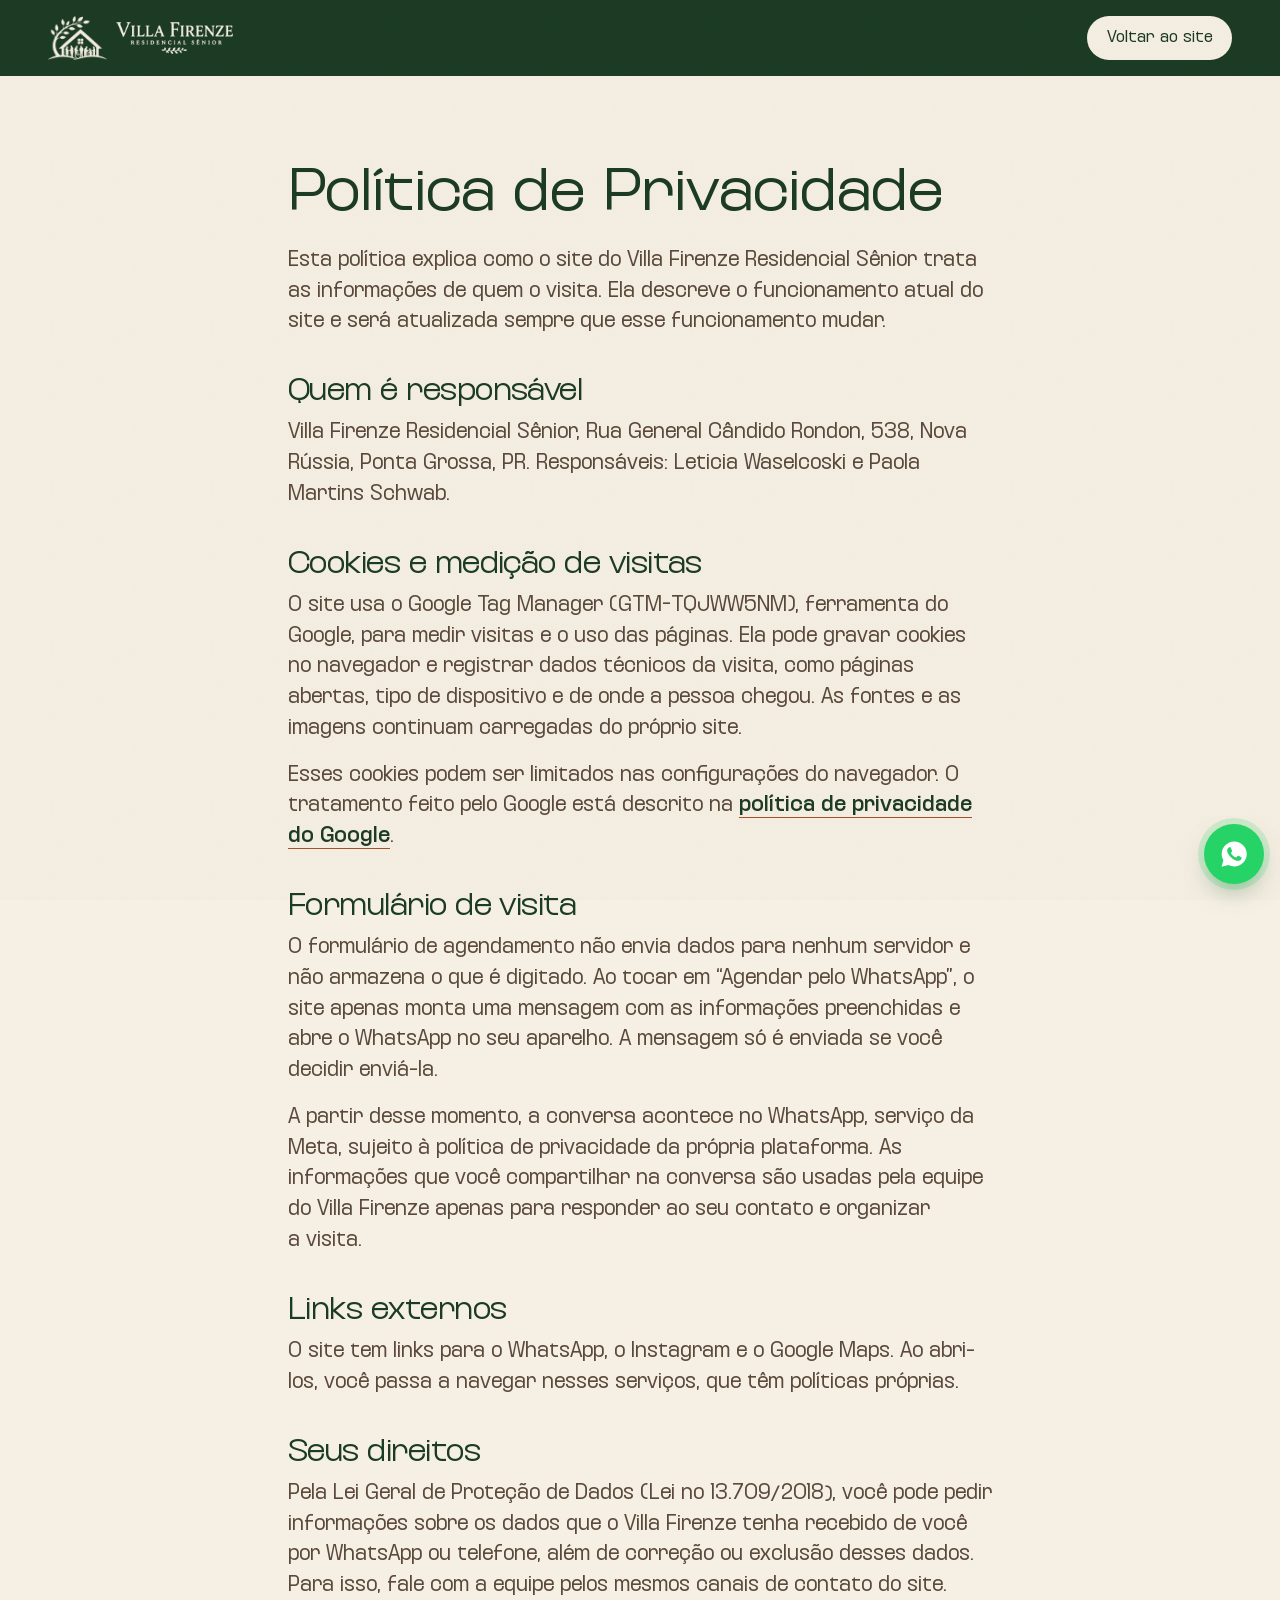
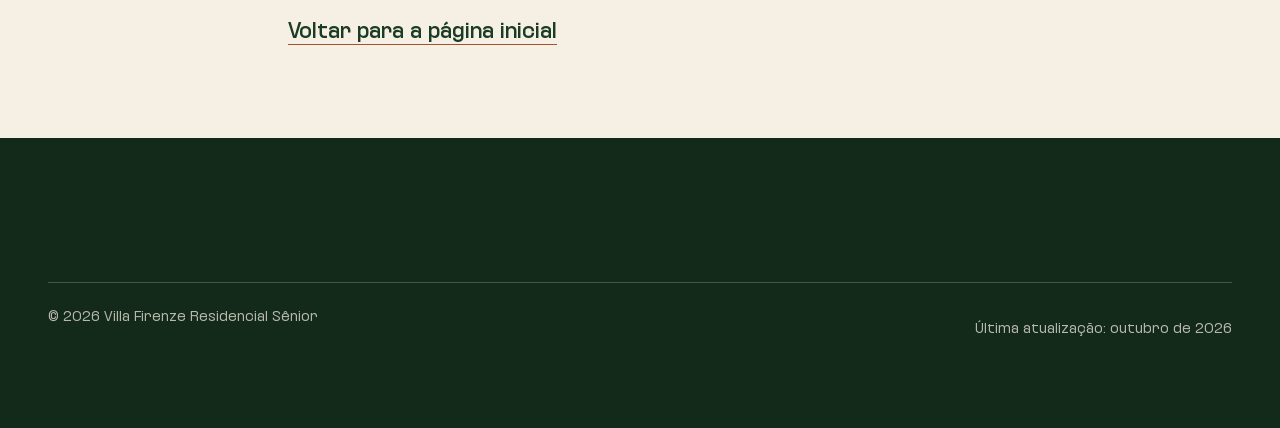
==== commit 448b341f: "Adiciona botão fixo de WhatsApp e o Google Tag Manager O botão do canto inferior direito abre o mesm" ====
--- a/privacidade.html
+++ b/privacidade.html
@@ -3,15 +3,26 @@
 <head>
   <meta charset="utf-8">
   <meta name="viewport" content="width=device-width, initial-scale=1">
+  <!-- Google Tag Manager -->
+  <script>(function(w,d,s,l,i){w[l]=w[l]||[];w[l].push({'gtm.start':
+  new Date().getTime(),event:'gtm.js'});var f=d.getElementsByTagName(s)[0],
+  j=d.createElement(s),dl=l!='dataLayer'?'&l='+l:'';j.async=true;j.src=
+  'https://www.googletagmanager.com/gtm.js?id='+i+dl;f.parentNode.insertBefore(j,f);
+  })(window,document,'script','dataLayer','GTM-TQJWW5NM');</script>
+  <!-- End Google Tag Manager -->
   <title>Política de Privacidade | Villa Firenze Residencial Sênior</title>
-  <meta name="description" content="Como o site do Villa Firenze Residencial Sênior trata dados pessoais: sem cookies, sem ferramentas de rastreamento e sem armazenamento dos dados do formulário.">
+  <meta name="description" content="Como o site do Villa Firenze Residencial Sênior trata dados pessoais: medição de visitas com o Google Tag Manager e formulário que não armazena o que é digitado.">
   <meta name="robots" content="noindex, follow">
   <meta name="theme-color" content="#1c3b24">
   <link rel="icon" href="favicon.ico" sizes="any">
   <link rel="preload" href="assets/fonts/kurdis-variable.woff2" as="font" type="font/woff2" crossorigin>
-  <link rel="stylesheet" href="styles.css?v=24">
+  <link rel="stylesheet" href="styles.css?v=26">
 </head>
 <body class="page-plain">
+  <!-- Google Tag Manager (noscript) -->
+  <noscript><iframe src="https://www.googletagmanager.com/ns.html?id=GTM-TQJWW5NM"
+  height="0" width="0" style="display:none;visibility:hidden"></iframe></noscript>
+  <!-- End Google Tag Manager (noscript) -->
   <a class="skip" href="#conteudo">Pular para o conteúdo</a>
   <header class="header">
     <div class="header__inner">
@@ -32,8 +43,9 @@
     <h2>Quem é responsável</h2>
     <p>Villa Firenze Residencial Sênior, Rua General Cândido Rondon, 538, Nova Rússia, Ponta Grossa, PR. Responsáveis: Leticia Waselcoski e Paola Martins Schwab.</p>
 
-    <h2>Cookies e rastreamento</h2>
-    <p>Este site não usa cookies, pixels de anúncios nem ferramentas de análise de navegação. Por isso, não exibimos aviso de consentimento de cookies. As fontes e imagens são carregadas do próprio site, sem chamadas a serviços de terceiros.</p>
+    <h2>Cookies e medição de visitas</h2>
+    <p>O site usa o Google Tag Manager (GTM-TQJWW5NM), ferramenta do Google, para medir visitas e o uso das páginas. Ela pode gravar cookies no navegador e registrar dados técnicos da visita, como páginas abertas, tipo de dispositivo e de onde a pessoa chegou. As fontes e as imagens continuam carregadas do próprio site.</p>
+    <p>Esses cookies podem ser limitados nas configurações do navegador. O tratamento feito pelo Google está descrito na <a class="link" href="https://policies.google.com/privacy" target="_blank" rel="noopener">política de privacidade do Google</a>.</p>
 
     <h2>Formulário de visita</h2>
     <p>O formulário de agendamento não envia dados para nenhum servidor e não armazena o que é digitado. Ao tocar em “Agendar pelo WhatsApp”, o site apenas monta uma mensagem com as informações preenchidas e abre o WhatsApp no seu aparelho. A mensagem só é enviada se você decidir enviá-la.</p>
@@ -54,5 +66,10 @@
       <p>Última atualização: outubro de 2026</p>
     </div>
   </footer>
+
+  <a class="wa-float" href="https://wa.me/5542991459898?text=Ol%C3%A1!%20Gostaria%20de%20agendar%20uma%20visita%20para%20conhecer%20o%20Villa%20Firenze." target="_blank" rel="noopener">
+    <svg viewBox="0 0 24 24" aria-hidden="true" focusable="false"><path d="M12.04 2C6.58 2 2.15 6.4 2.15 11.83c0 1.74.46 3.44 1.34 4.94L2 22l5.39-1.41a10.1 10.1 0 0 0 4.65 1.18h.01c5.46 0 9.89-4.4 9.89-9.83C21.94 6.4 17.5 2 12.04 2zm5.76 13.89c-.24.68-1.4 1.25-1.93 1.33-.49.07-1.1.1-1.78-.11-.41-.13-.94-.3-1.62-.59-2.85-1.23-4.7-4.1-4.85-4.29-.14-.19-1.16-1.54-1.16-2.94 0-1.4.73-2.09 1-2.37.26-.28.57-.35.76-.35h.55c.17 0 .41-.07.64.49.24.58.82 2 .89 2.15.07.14.12.32.02.51-.09.19-.14.31-.28.48-.14.16-.29.37-.41.49-.14.14-.28.29-.12.56.16.28.71 1.17 1.52 1.89 1.05.93 1.93 1.22 2.2 1.36.28.14.44.12.6-.07.16-.19.69-.8.87-1.08.18-.28.37-.23.62-.14.26.09 1.63.77 1.91.91.28.14.46.21.53.32.07.12.07.68-.17 1.36z"/></svg>
+    <span class="wa-float__text">WhatsApp</span>
+  </a>
 </body>
 </html>
--- a/styles.css
+++ b/styles.css
@@ -318,12 +318,12 @@
 .hero h1 {
   --wd: 60;
   --wg: 6;
-  font-size: clamp(1.9rem, 1.15rem + 3.6vw, 3.25rem);
-  line-height: 1.04;
+  font-size: clamp(1.75rem, 1.1rem + 3.2vw, 2.875rem);
+  line-height: 1.06;
   letter-spacing: -0.03em;
   color: var(--forest);
 }
-.hero__lede { max-width: 34rem; color: var(--ink-soft); }
+.hero__lede { max-width: 34rem; font-size: clamp(0.9375rem, 0.88rem + 0.25vw, 1.0625rem); line-height: 1.6; color: var(--ink-soft); }
 .hero__actions { display: flex; flex-wrap: wrap; align-items: center; gap: 0.5rem 1.75rem; margin-top: 0.5rem; }
 
 /* Tablet em pé: foto mais baixa para o convite caber na primeira tela */
@@ -350,13 +350,13 @@
   }
   .hero__copy { margin-top: 0; padding: calc(var(--header-h) + 2rem) 0 7rem; }
   .hero__copy > * { max-width: min(36rem, 44vw); }
-  .hero h1 { max-width: min(54rem, 46vw); font-size: clamp(2.5rem, 0.4rem + 3.4vw, 4.25rem); line-height: 1.04; }
+  .hero h1 { max-width: min(48rem, 44vw); font-size: clamp(2.25rem, 0.4rem + 2.9vw, 3.6rem); line-height: 1.06; }
 }
 /* 1024 a 1279: título e texto mais estreitos, longe do texto da placa */
 @media (min-width: 64rem) and (max-width: 79.99rem) {
   .hero__copy > *, .hero h1 { max-width: 40vw; }
-  .hero h1 { font-size: 2.5rem; }
-  .hero__lede { font-size: 1rem; }
+  .hero h1 { font-size: 2.25rem; }
+  .hero__lede { font-size: 0.9375rem; }
 }
 
 /* 2. O número 9 */
@@ -674,7 +674,7 @@
 
 /* Rodapé: continuação da porta */
 .footer {
-  padding-block: clamp(3.5rem, 7vw, 5.5rem) 2rem;
+  padding-block: clamp(3.5rem, 7vw, 5.5rem) calc(5.5rem + env(safe-area-inset-bottom, 0px));
   background: var(--forest-deep);
   color: rgb(246 240 228 / 0.86);
   font-size: 0.9375rem;
@@ -704,6 +704,34 @@
   .footer__base p:last-child { text-align: right; }
 }
 
+/* WhatsApp fixo: mesmo número dos outros links (wa.me/5542991459898) */
+.wa-float {
+  position: fixed;
+  right: max(1rem, env(safe-area-inset-right));
+  bottom: max(1rem, env(safe-area-inset-bottom));
+  z-index: calc(var(--z-grain) + 1);
+  display: grid;
+  place-items: center;
+  width: 3.75rem;
+  height: 3.75rem;
+  border-radius: 999px;
+  background: #25d366;
+  color: #fff;
+  text-decoration: none;
+  box-shadow: 0 0 0 6px rgb(37 211 102 / 0.18), 0 12px 28px -10px rgb(18 90 48 / 0.55);
+  transition: translate 0.35s var(--ease), background-color 0.35s var(--ease), box-shadow 0.35s var(--ease);
+}
+.wa-float svg { width: 1.9rem; height: 1.9rem; }
+.wa-float__text {
+  position: absolute;
+  width: 1px;
+  height: 1px;
+  overflow: hidden;
+  clip-path: inset(50%);
+}
+body:has(.menu-open) .wa-float { visibility: hidden; pointer-events: none; }
+@media print { .wa-float { display: none; } }
+
 /* Política de Privacidade */
 .page-plain .header { position: sticky; background: var(--forest); color: var(--ivory); }
 .page-plain .brand__set--color { display: none; }
@@ -746,6 +774,8 @@
 
   .marquee__track li:hover img, .days__paint:hover img, .days__cards:hover img,
   .care__media:hover img, .family__media:hover img { transform: scale(1.05); }
+
+  .wa-float:hover { background: #1ebe5a; translate: 0 -3px; }
 }
 
 /* Movimento: entrada com desfoque. O estado oculto só existe com JS e sem "reduzir movimento" */
